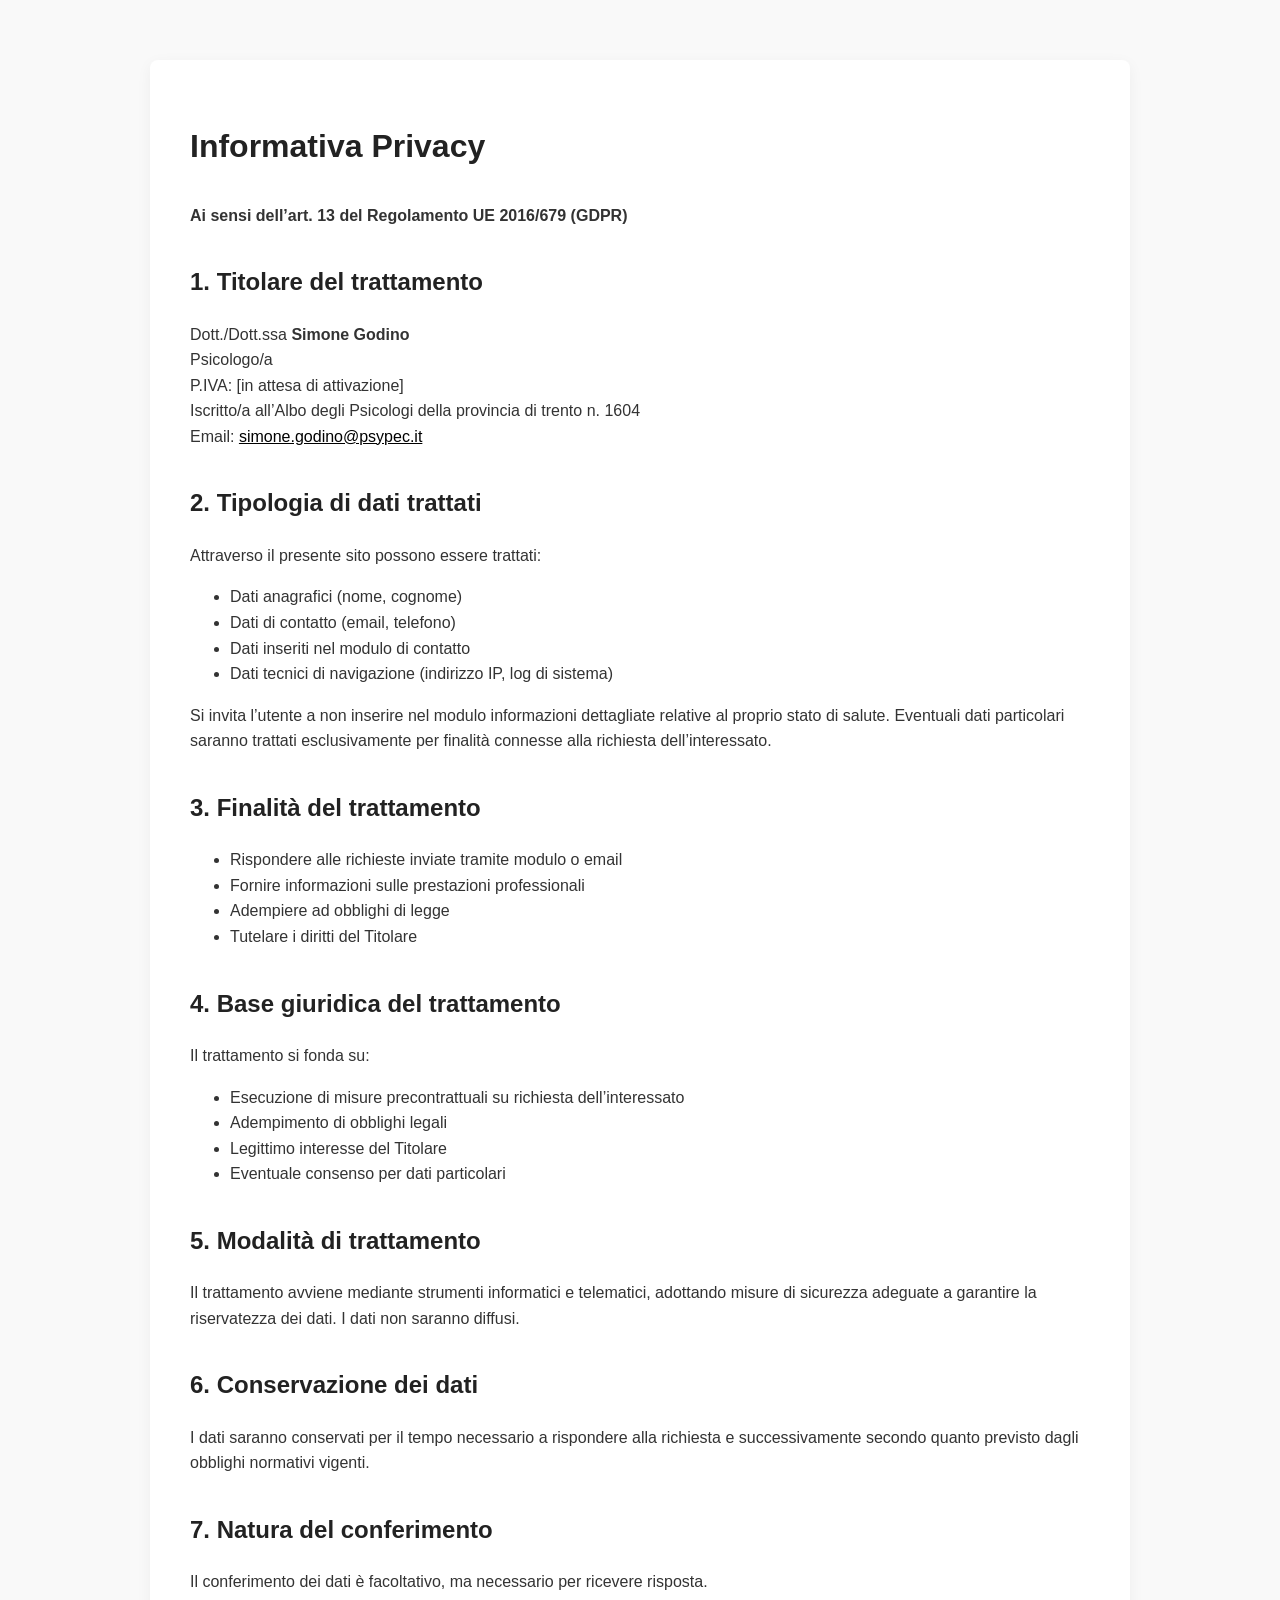
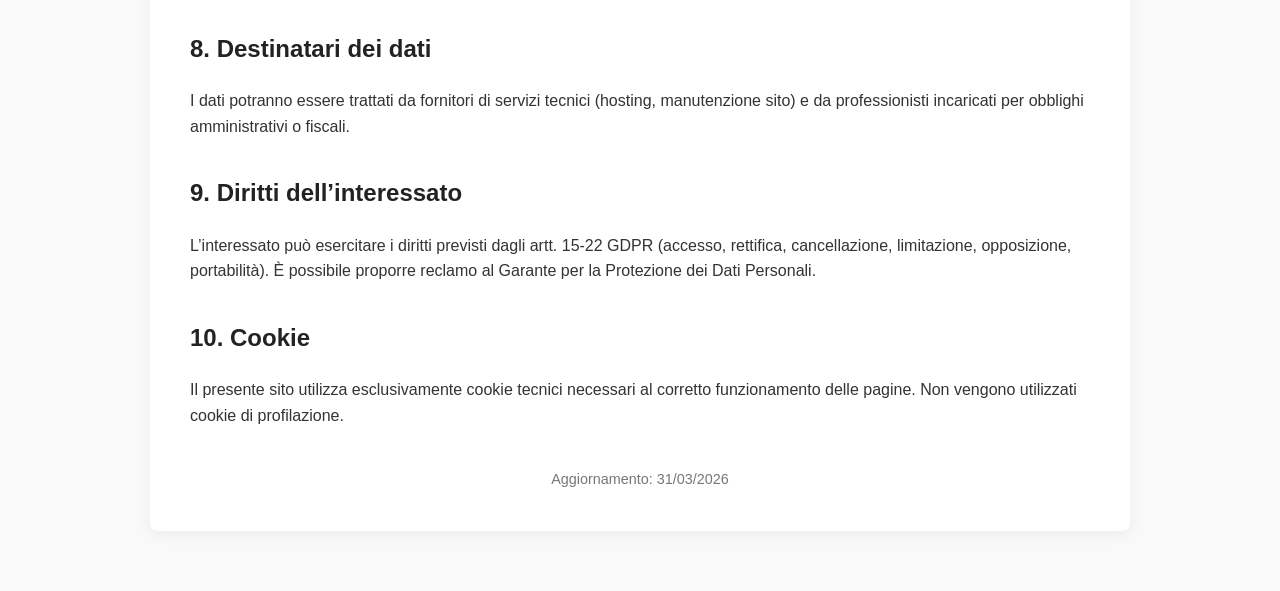
==== privacy.html @ 39afcd9e "Update privacy policy details for Simone Godino" ====
<!DOCTYPE html>
<html lang="it">
<head>
    <meta charset="UTF-8">
    <meta name="viewport" content="width=device-width, initial-scale=1.0">
    <title>Privacy Policy | Dott. Simone Godino</title>
    <meta name="description" content="Informativa Privacy ai sensi del Regolamento UE 2016/679 (GDPR).">
    
    <style>
        body {
            font-family: Arial, sans-serif;
            line-height: 1.6;
            margin: 0;
            padding: 0;
            background-color: #f9f9f9;
            color: #333;
        }

        .container {
            max-width: 900px;
            margin: 60px auto;
            padding: 40px;
            background: #ffffff;
            box-shadow: 0 4px 15px rgba(0,0,0,0.05);
            border-radius: 8px;
        }

        h1, h2 {
            color: #222;
        }

        h1 {
            margin-bottom: 30px;
        }

        h2 {
            margin-top: 35px;
        }

        a {
            color: #000;
            text-decoration: underline;
        }

        footer {
            text-align: center;
            margin-top: 40px;
            font-size: 0.9em;
            color: #777;
        }
    </style>
</head>

<body>

<div class="container">

<h1>Informativa Privacy</h1>
<p><strong>Ai sensi dell’art. 13 del Regolamento UE 2016/679 (GDPR)</strong></p>

<h2>1. Titolare del trattamento</h2>
<p>
Dott./Dott.ssa <strong>Simone Godino</strong><br>
Psicologo/a<br>
P.IVA: [in attesa di attivazione]<br>
Iscritto/a all’Albo degli Psicologi della provincia di trento n. 1604 <br>
Email: <a href="mailto:[EMAIL]">simone.godino@psypec.it</a>
</p>

<h2>2. Tipologia di dati trattati</h2>
<p>
Attraverso il presente sito possono essere trattati:
</p>
<ul>
    <li>Dati anagrafici (nome, cognome)</li>
    <li>Dati di contatto (email, telefono)</li>
    <li>Dati inseriti nel modulo di contatto</li>
    <li>Dati tecnici di navigazione (indirizzo IP, log di sistema)</li>
</ul>

<p>
Si invita l’utente a non inserire nel modulo informazioni dettagliate relative al proprio stato di salute.
Eventuali dati particolari saranno trattati esclusivamente per finalità connesse alla richiesta dell’interessato.
</p>

<h2>3. Finalità del trattamento</h2>
<ul>
    <li>Rispondere alle richieste inviate tramite modulo o email</li>
    <li>Fornire informazioni sulle prestazioni professionali</li>
    <li>Adempiere ad obblighi di legge</li>
    <li>Tutelare i diritti del Titolare</li>
</ul>

<h2>4. Base giuridica del trattamento</h2>
<p>
Il trattamento si fonda su:
</p>
<ul>
    <li>Esecuzione di misure precontrattuali su richiesta dell’interessato</li>
    <li>Adempimento di obblighi legali</li>
    <li>Legittimo interesse del Titolare</li>
    <li>Eventuale consenso per dati particolari</li>
</ul>

<h2>5. Modalità di trattamento</h2>
<p>
Il trattamento avviene mediante strumenti informatici e telematici, adottando misure di sicurezza adeguate a garantire la riservatezza dei dati.
I dati non saranno diffusi.
</p>

<h2>6. Conservazione dei dati</h2>
<p>
I dati saranno conservati per il tempo necessario a rispondere alla richiesta e successivamente secondo quanto previsto dagli obblighi normativi vigenti.
</p>

<h2>7. Natura del conferimento</h2>
<p>
Il conferimento dei dati è facoltativo, ma necessario per ricevere risposta.
</p>

<h2>8. Destinatari dei dati</h2>
<p>
I dati potranno essere trattati da fornitori di servizi tecnici (hosting, manutenzione sito) e da professionisti incaricati per obblighi amministrativi o fiscali.
</p>

<h2>9. Diritti dell’interessato</h2>
<p>
L’interessato può esercitare i diritti previsti dagli artt. 15-22 GDPR (accesso, rettifica, cancellazione, limitazione, opposizione, portabilità).
È possibile proporre reclamo al Garante per la Protezione dei Dati Personali.
</p>

<h2>10. Cookie</h2>
<p>
Il presente sito utilizza esclusivamente cookie tecnici necessari al corretto funzionamento delle pagine.
Non vengono utilizzati cookie di profilazione.
</p>

<footer>
Aggiornamento: 31/03/2026
</footer>

</div>

</body>
</html>
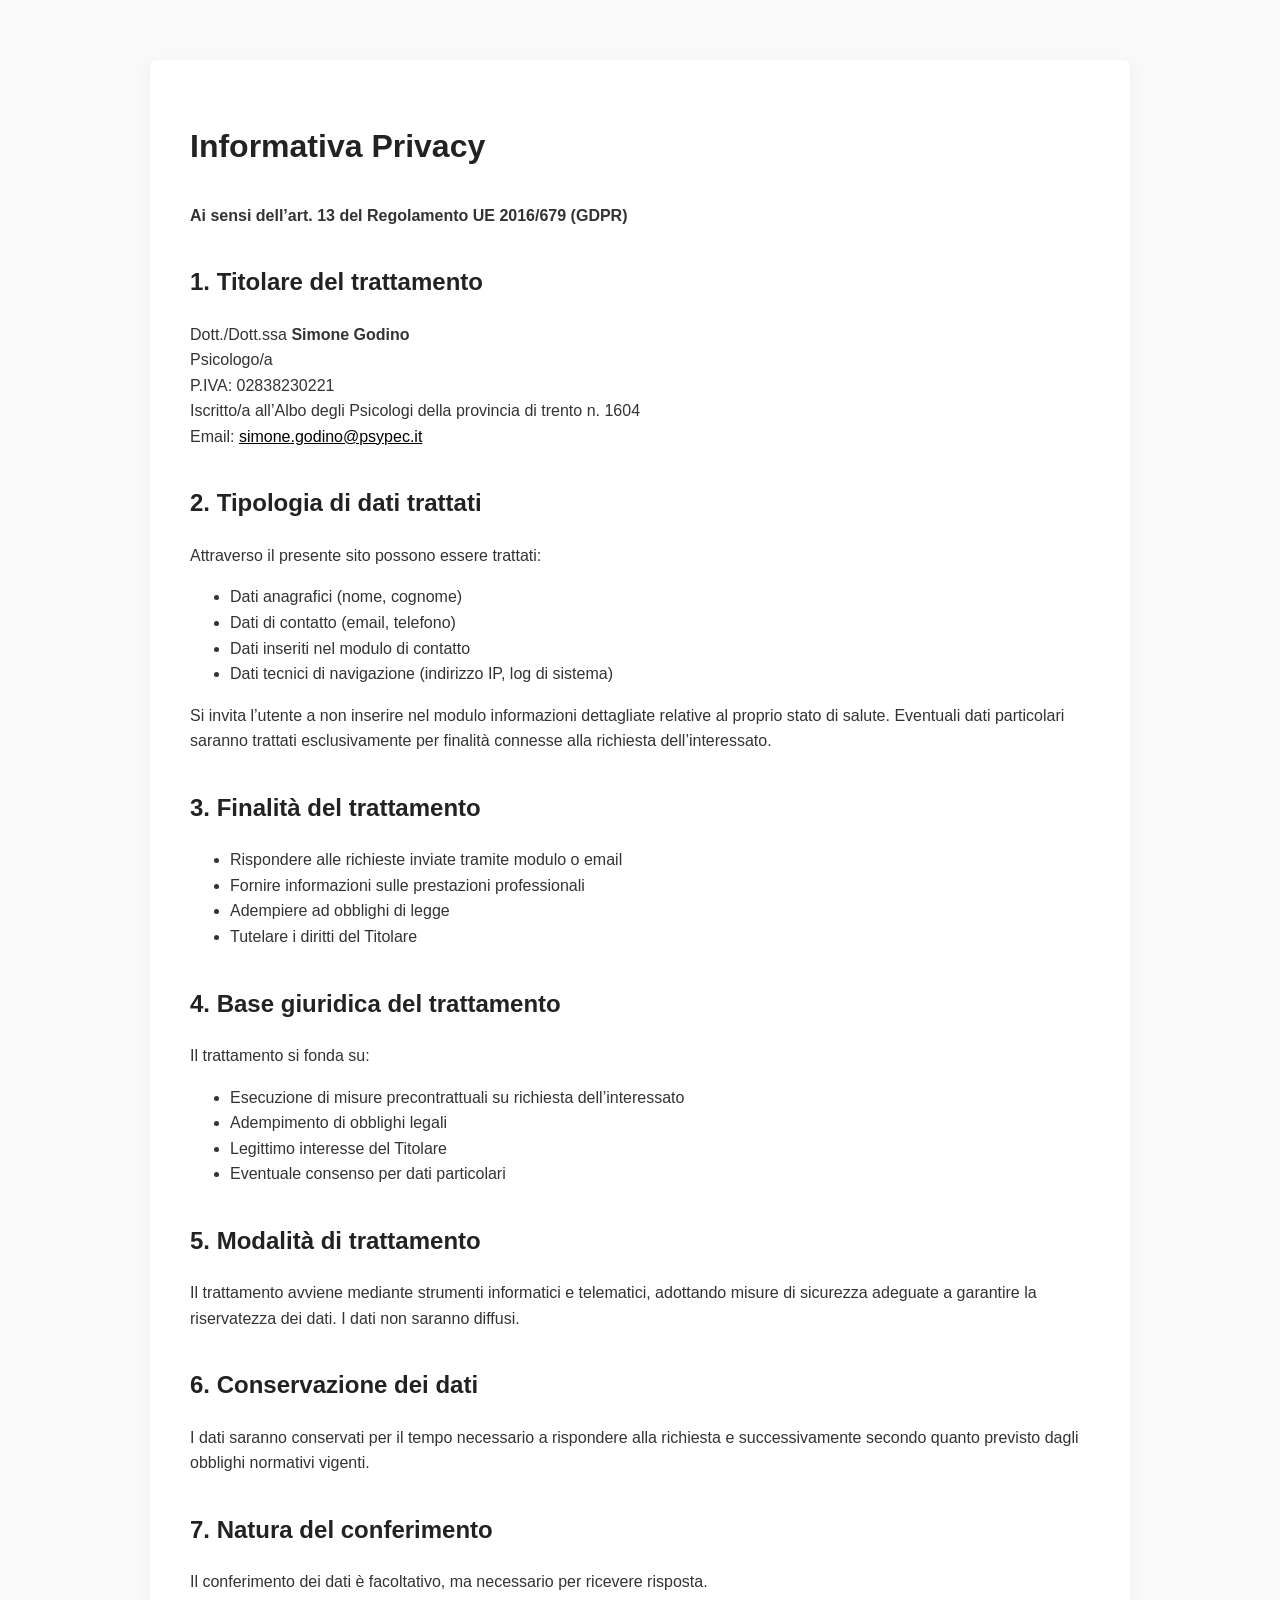
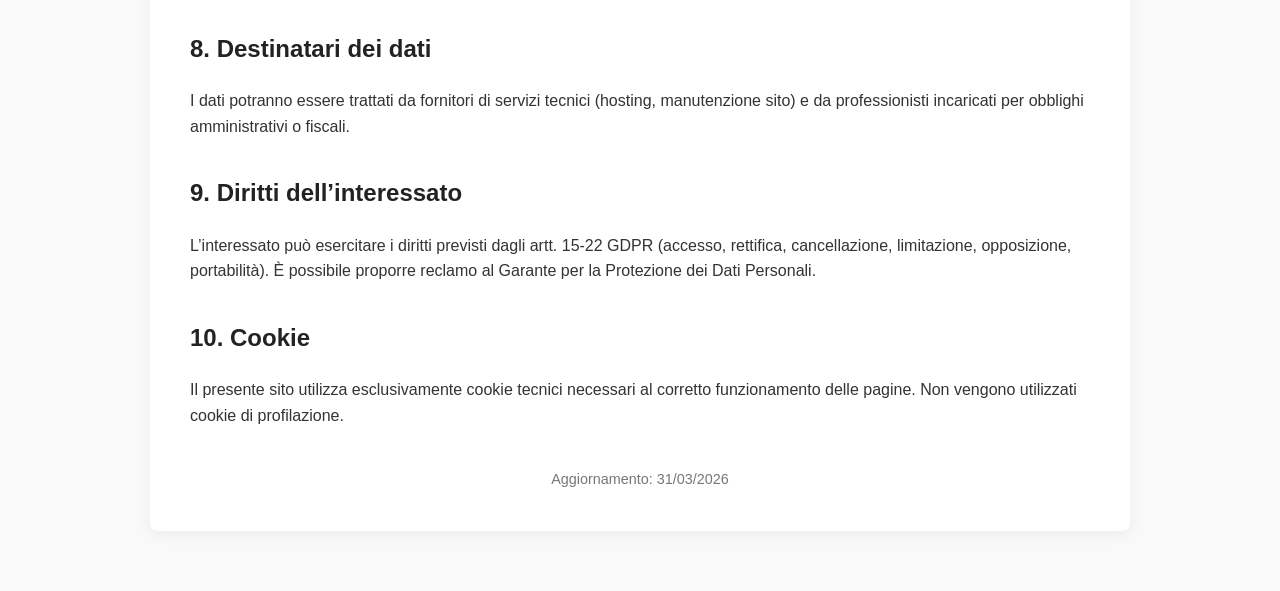
==== commit fe64d7aa: "Update privacy.html" ====
--- a/privacy.html
+++ b/privacy.html
@@ -62,7 +62,7 @@
 <p>
 Dott./Dott.ssa <strong>Simone Godino</strong><br>
 Psicologo/a<br>
-P.IVA: [in attesa di attivazione]<br>
+P.IVA: 02838230221<br>
 Iscritto/a all’Albo degli Psicologi della provincia di trento n. 1604 <br>
 Email: <a href="mailto:[EMAIL]">simone.godino@psypec.it</a>
 </p>
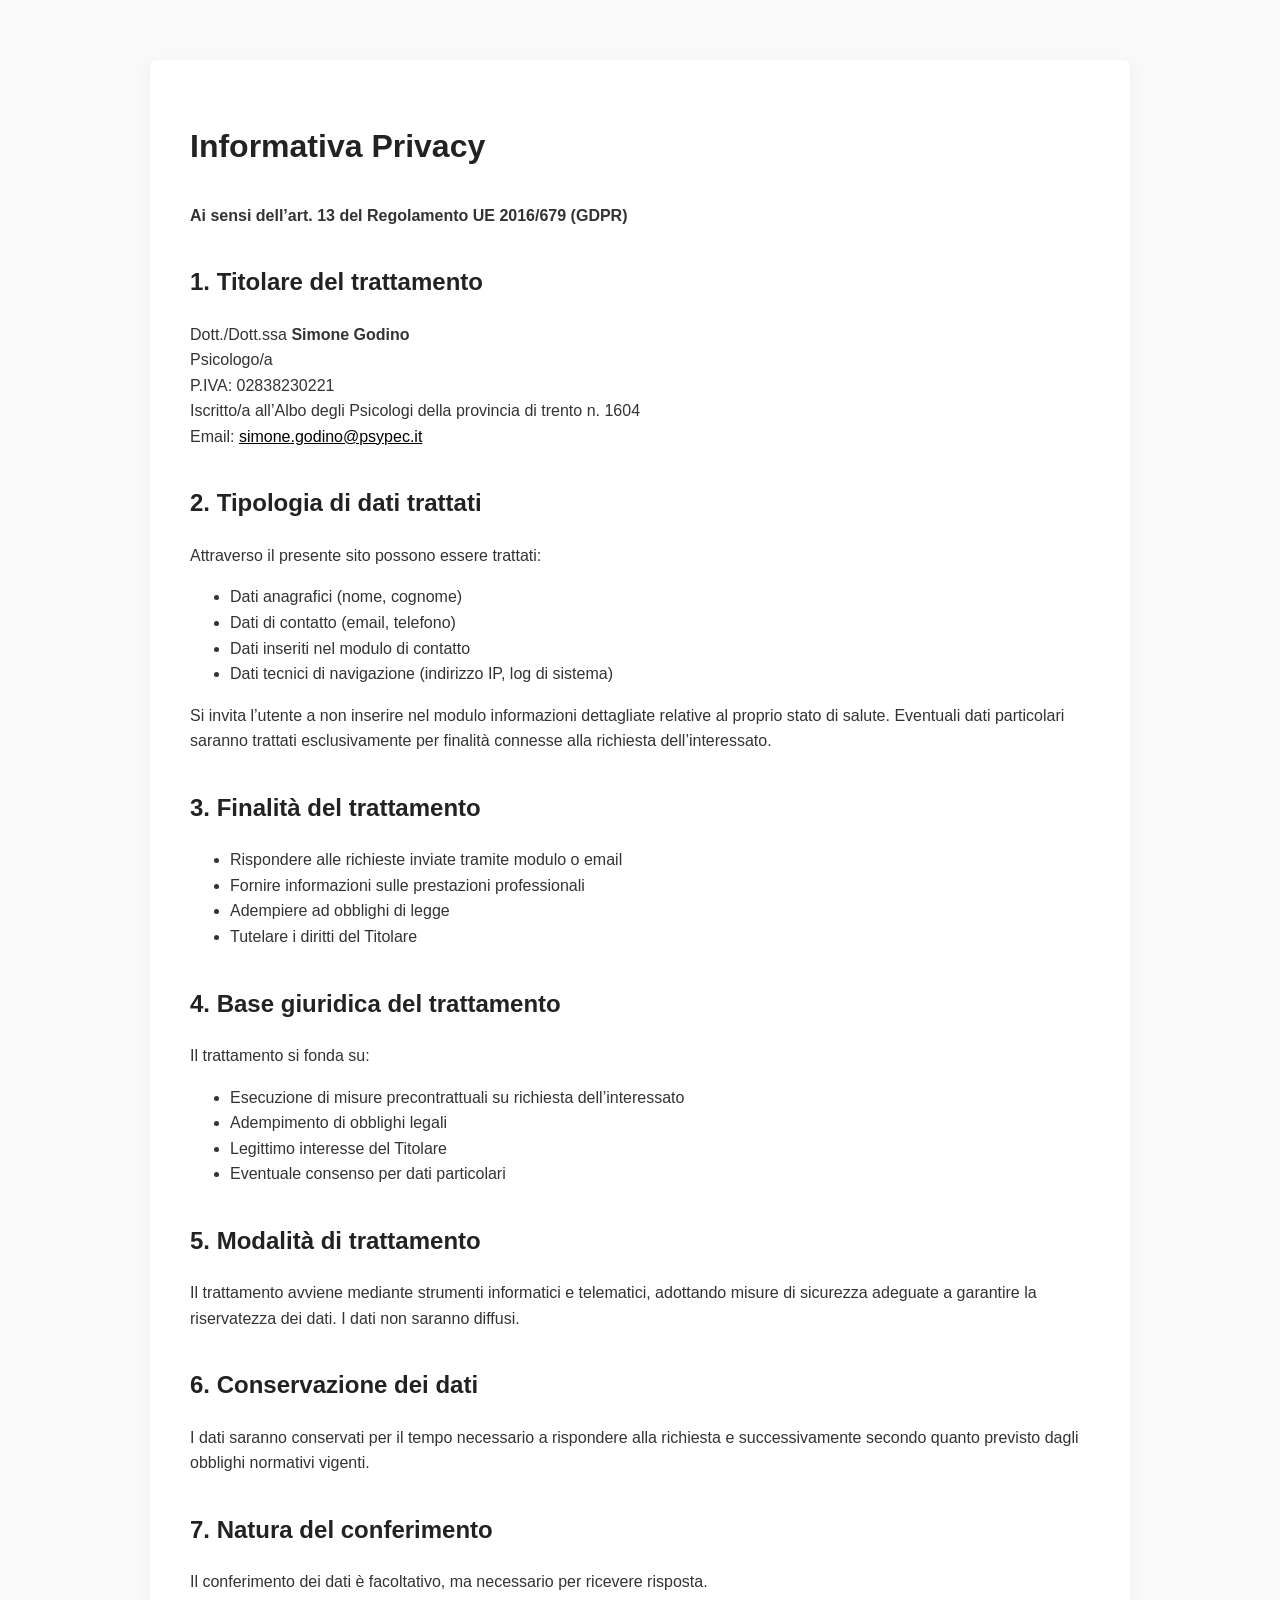
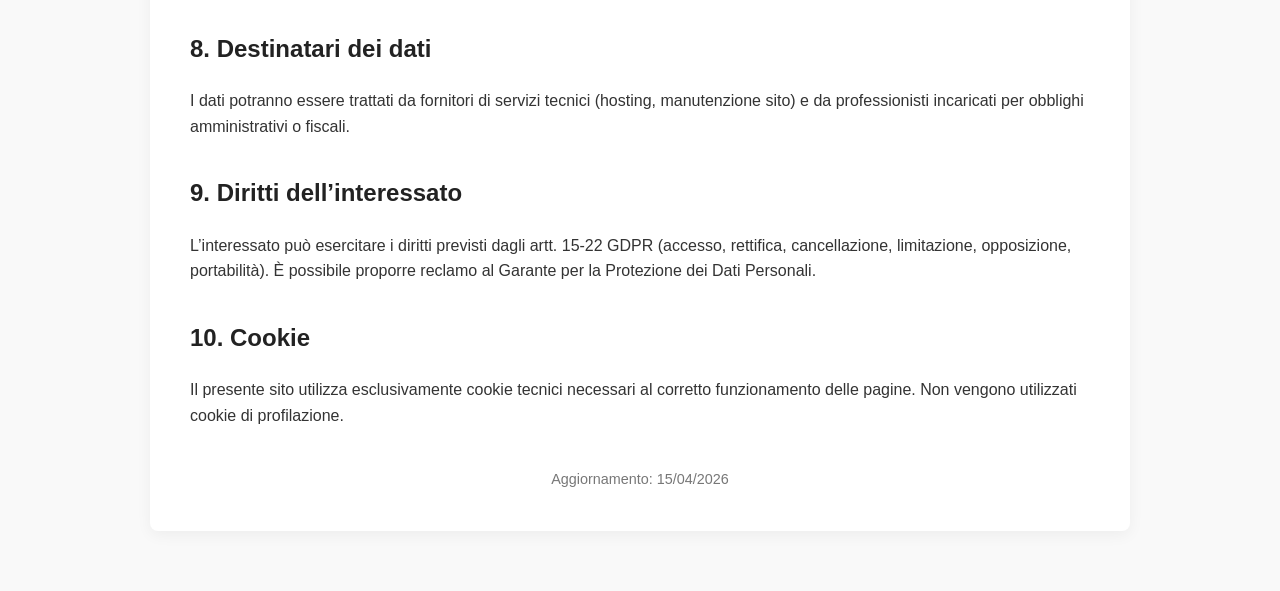
==== commit c113ba74: "Update footer date to 15/04/2026" ====
--- a/privacy.html
+++ b/privacy.html
@@ -136,7 +136,7 @@
 </p>
 
 <footer>
-Aggiornamento: 31/03/2026
+Aggiornamento: 15/04/2026
 </footer>
 
 </div>
